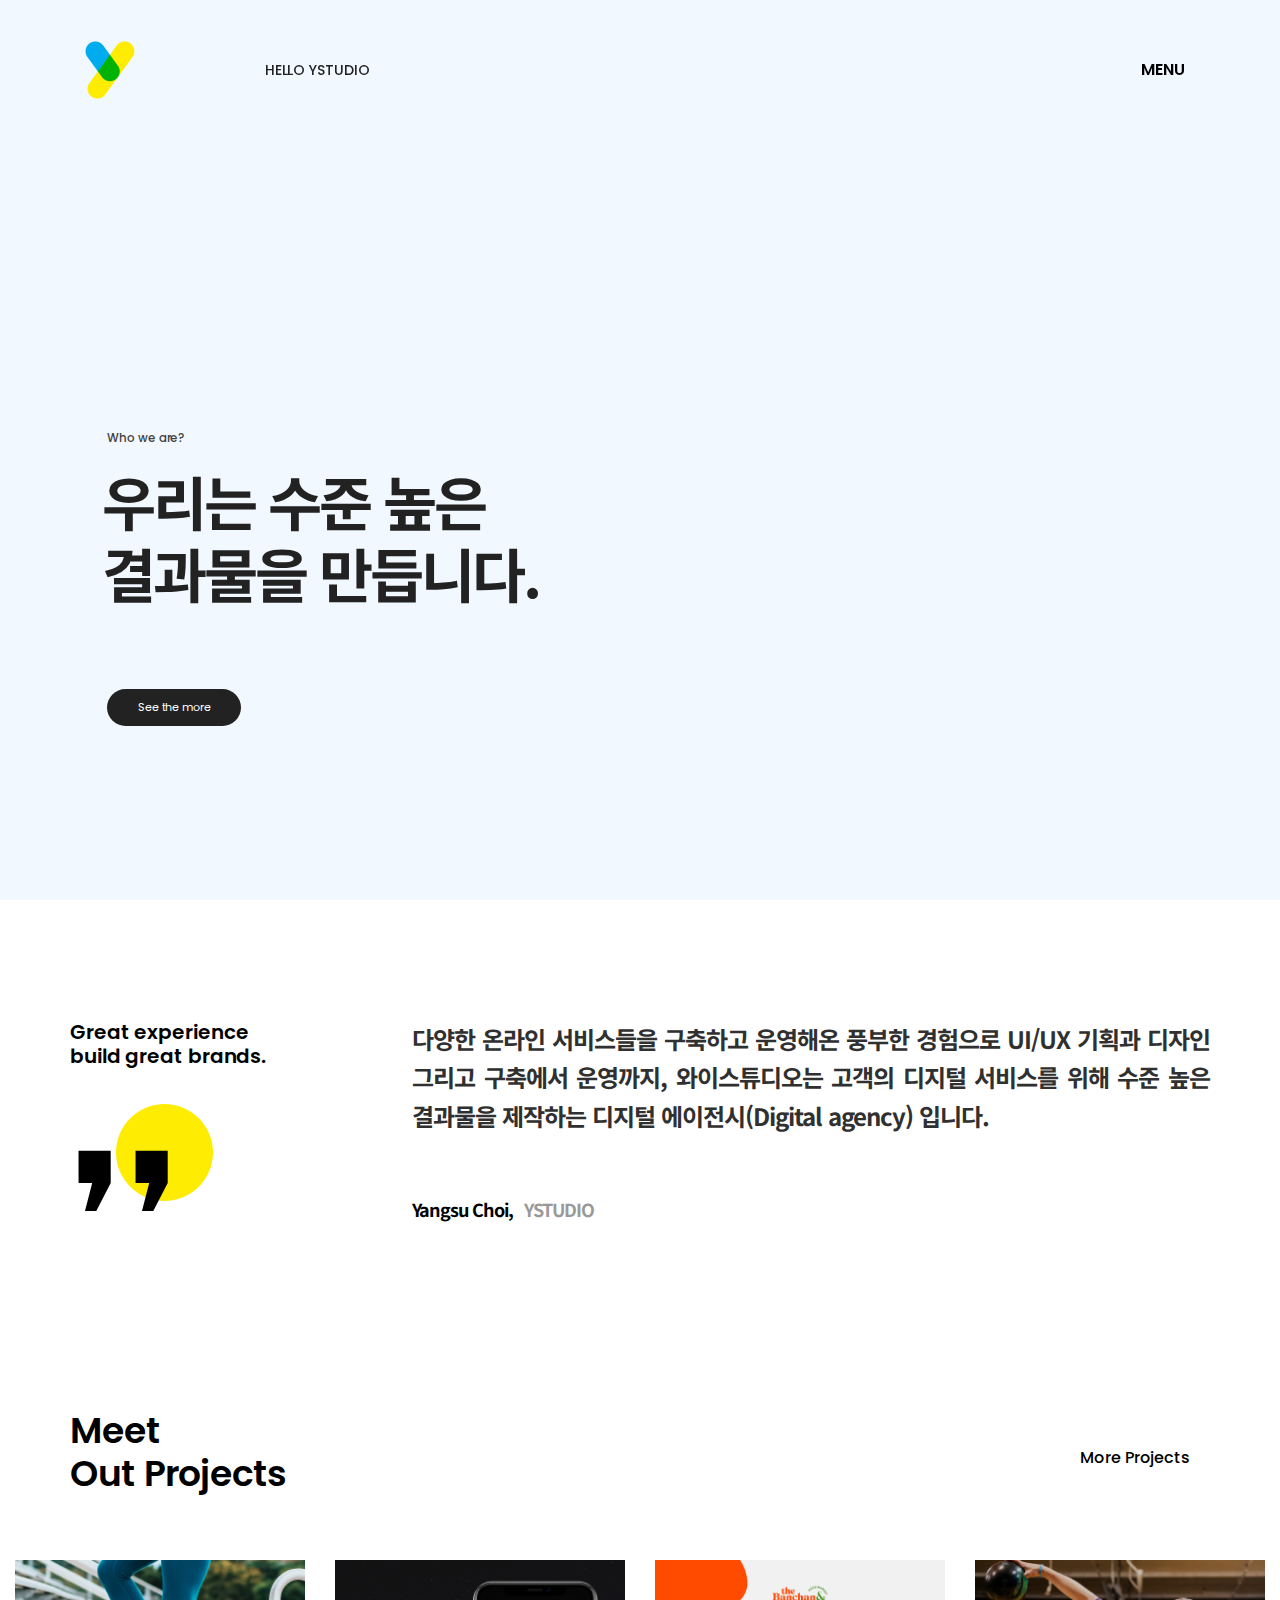
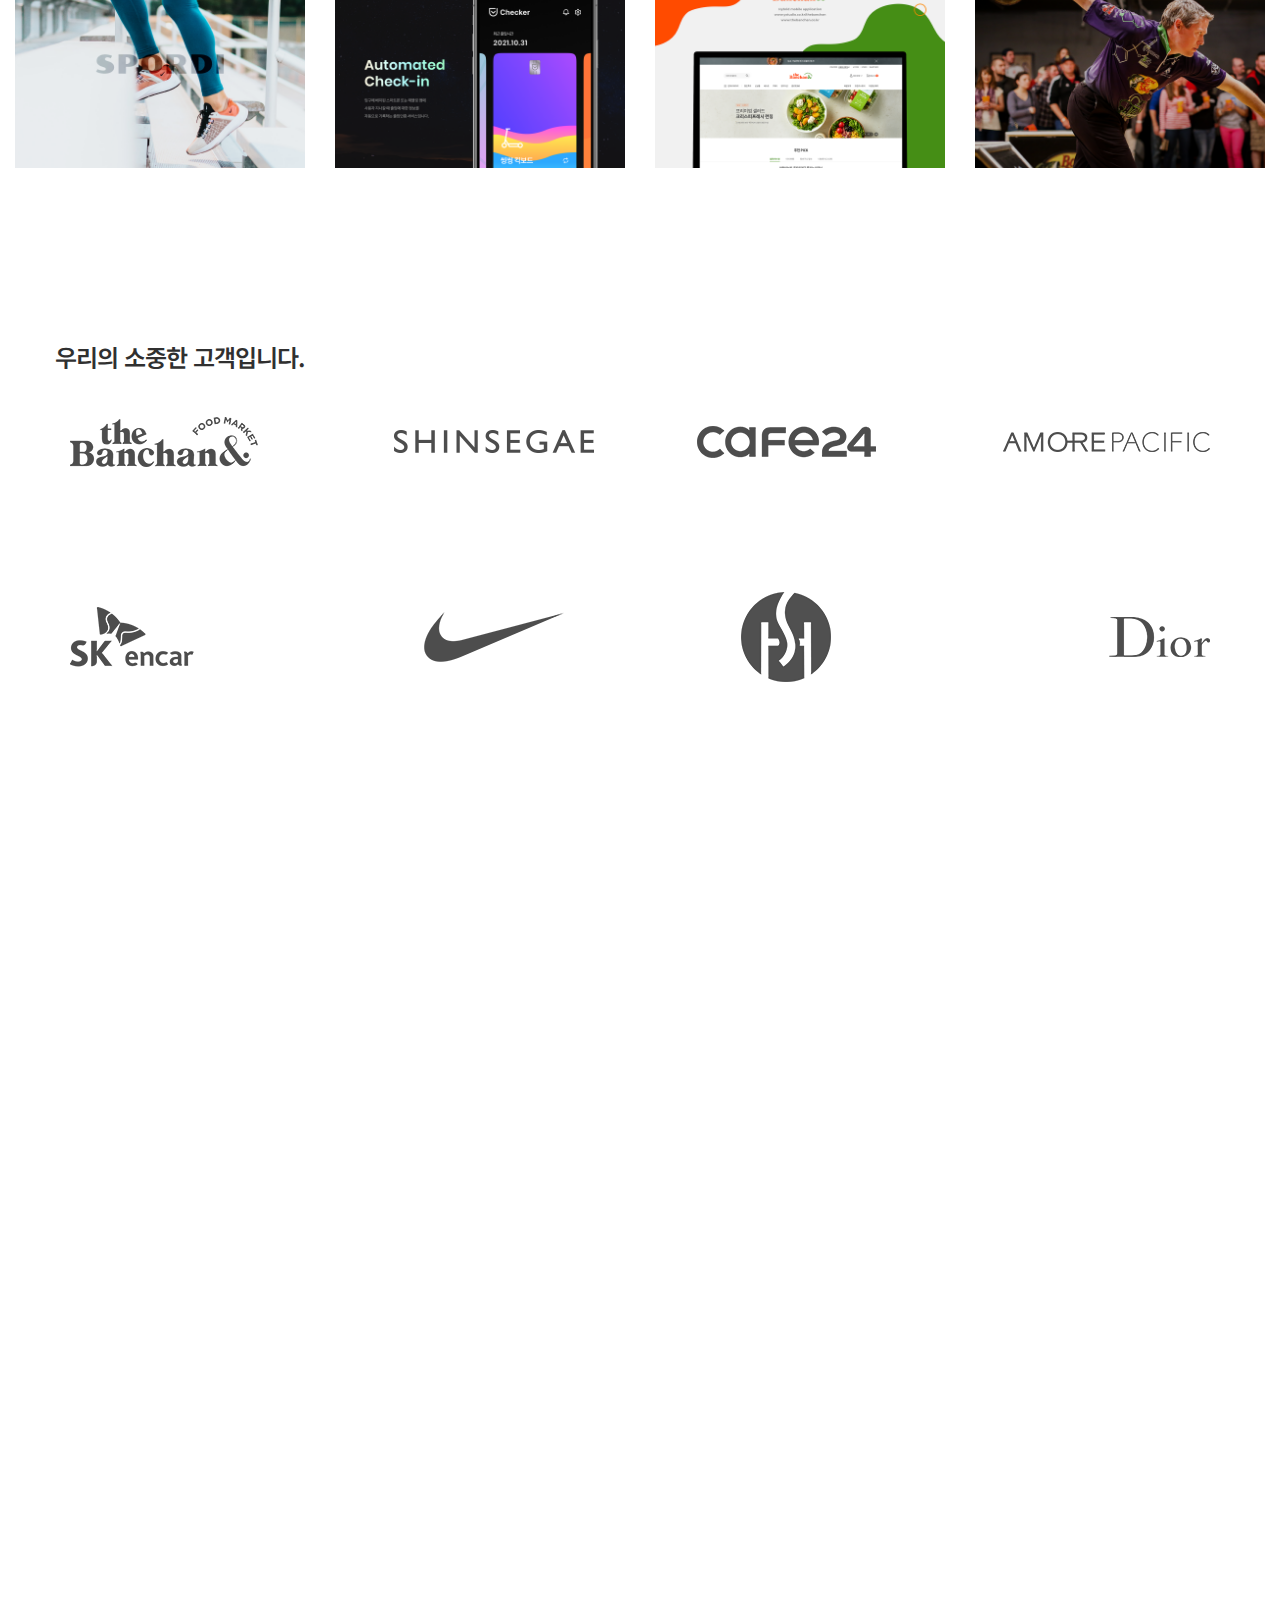
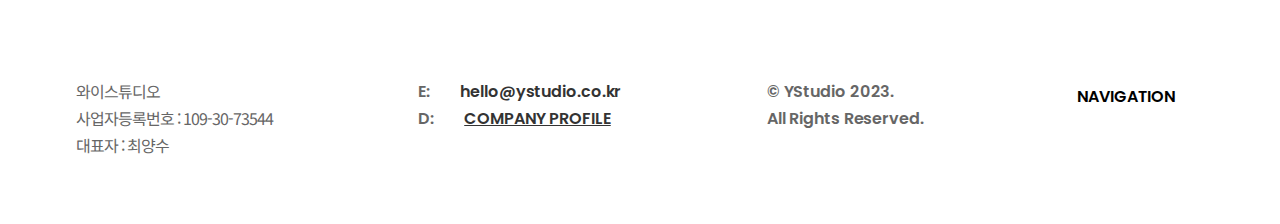
==== index.html @ bbaa88aa "Initial commit" ====
<!DOCTYPE html>
<html lang="ko">
<head>
  <meta charset="UTF-8">
  <meta name="viewport" content="width=device-width, initial-scale=1.0">
  <title>YStudio</title>
  <!-- Font - Noto Sans KR, Poppins -->
  <link rel="preconnect" href="https://fonts.googleapis.com">
  <link rel="preconnect" href="https://fonts.gstatic.com" crossorigin>
  <link href="https://fonts.googleapis.com/css2?family=Noto+Sans+KR:wght@100;300;400;500;700;900&family=Poppins:wght@400;500;600;700&display=swap" rel="stylesheet">
  <!-- Linearicons -->
  <link rel="stylesheet" href="https://cdn.linearicons.com/free/1.0.0/icon-font.min.css">
  <!-- Swiper -->
  <link rel="stylesheet" href="https://cdn.jsdelivr.net/npm/swiper@9/swiper-bundle.min.css" />
  <script src="https://cdn.jsdelivr.net/npm/swiper@9/swiper-bundle.min.js"></script>
  <!-- CSS -->
  <link rel="stylesheet" href="css/reset.css">
  <link rel="stylesheet" href="css/common.css">
  <link rel="stylesheet" href="css/index.css">
  <link rel="stylesheet" href="css/responsive.css">
  <!-- Script -->
  <script src="js/index.js" defer></script>
</head>
<body>
  <header>
    <div class="wrapper flex-box">
      <h1 class="logo">
        <a href="#" class="logo-link">
          <img src="assets/logo-symbol-120.png" alt="와이스튜디오">
        </a>
      </h1> <!-- //logo -->
      <div class="text-widget">
        <span>HELLO YSTUDIO</span>
      </div> <!-- //text-widthe -->
      <div>
        <button type="button" class="toggle-menu btn-menu flex-box">
          <span class="btn-text">MENU</span>
          <i class="lnr lnr-menu icon icon-menu"></i>
        </button>
      </div>
    </div>
    <div class="modal">
      <div class="inner flex-box-col">
        <nav>
          <h2 class="blind">주메뉴</h2>
          <ul class="gnb">
            <li class="gnb-item on">
              <a href="#" class="link-gnb">Home</a>
            </li>
            <li class="gnb-item">
              <a href="#" class="link-gnb">About</a>
            </li>
            <li class="gnb-item">
              <a href="#" class="link-gnb">Work</a>
            </li>
            <li class="gnb-item">
              <a href="#" class="link-gnb">Contact</a>
            </li>
            <li class="gnb-item">
              <a href="#" class="link-gnb">Story</a>
            </li>
            <li class="gnb-item">
              <a href="#" class="link-gnb">Favorite</a>
            </li>
          </ul> <!-- //gnb -->
        </nav> <!-- //nav -->
        <div class="modal-footer">
          <p class="email">
            <span class="blind">와이스튜디오 이메일 주소</span>
            E: hello@ystudio.co.kr
          </p>
          <small class="copyright">© YStudio 2023</small>
        </div> <!-- //modal-footer -->
        <div class="btn-wrap">
          <button type="button" class="toggle-menu btn-close">
            <span class="blind">주메뉴 닫기</span>
            <i class="lnr lnr-cross icon icon-close"></i>
          </button>
        </div>
      </div> <!-- //inner -->
    </div> <!-- //modal -->
  </header> <!-- //header -->
  <main>
    <section class="main-visual-sec">
      <h2 class="blind">메인 슬라이드 배너</h2>
      <div class="wrapper">
        <!-- FIX: 메인 비쥬얼 섹션 ============================================ -->
        <div class="swiper main-visual">
          <ul class="swiper-wrapper">
            <li class="swiper-slide intro">
              <div class="banner-wrapper flex-box">
                <div class="banner-texts">
                  <small class="sub-text">Who we are?</small>
                  <h3 class="tit-text font-noto">우리는 수준 높은<br>결과물을 만듭니다.</h3>
                  <div class="btn-wrapper">
                    <button type="button" class="btn-more">See the more</button>
                  </div>
                </div>
                <!-- <div class="banner-imgs">
                  <div class="img-item img-item1">
                    <img src="assets/main_visual/item_insight.png" alt="">
                  </div>
                  <div class="img-item img-item2">
                    <img src="assets/main_visual/item_people.png" alt="">
                  </div>
                  <div class="img-item img-item3">
                    <img src="assets/main_visual/item_creative.png" alt="">
                  </div>
                </div> -->
              </div> <!-- //banner-wrapper -->
            </li> <!-- //swiper-slide -->
            <li class="swiper-slide works">
              <div class="banner-wrapper flex-box">
                <div class="banner-texts">
                  <small class="sub-text">Our works</small>
                  <h3 class="tit-text font-noto">꼼꼼하게 봐주세요.<br>우리가 만들었어요!</h3>
                  <div class="btn-wrapper">
                    <button type="button" class="btn-more">See the more</button>
                  </div>
                </div>
                <!-- <div class="banner-imgs">
                  <div class="img-item img-item1">
                    <img src="assets/main_visual/item_monitor.png" alt="">
                  </div>
                  <div class="img-item img-item2">
                    <img src="assets/main_visual/item_people-work.png" alt="">
                  </div>
                  <div class="img-item img-item3">
                    <img src="assets/main_visual/item_shape.png" alt="">
                  </div>
                </div> -->
              </div> <!-- //banner-wrapper -->
            </li> <!-- //swiper-slide -->
            <li class="swiper-slide story">
              <div class="banner-wrapper flex-box">
                <div class="banner-texts">
                  <small class="sub-text">Our story</small>
                  <h3 class="tit-text font-noto">우리의 이야기를<br>조금 더 들어주실래요?</h3>
                  <div class="btn-wrapper">
                    <button type="button" class="btn-more">See the more</button>
                  </div>
                </div>
                <!-- <div class="banner-imgs">
                  <div class="img-item img-item1">
                    <img src="assets/main_visual/item_camera.png" alt="">
                  </div>
                  <div class="img-item img-item2">
                    <img src="assets/main_visual/item_people-story.png" alt="">
                  </div>
                </div> -->
              </div> <!-- //banner-wrapper -->
            </li> <!-- //swiper-slide -->
          </ul> <!-- //swiper-wrapper -->
        </div> <!-- //swiper -->
      </div> <!-- //container -->
    </section> <!-- //main-banner -->
    <!-- FIX =========================================================== -->
    <section class="quote-sec">
      <h2 class="blind">와이스튜디오 대표의 말</h2>
      <div class="container">
        <div class="quote-area flex-box">
          <div class="quote-header flex-box-col">
            <h3>Great experience<br>build great brands.</h3>
            <div class="quote-icon">
              <i class="icon-quotations"></i>
            </div>
          </div> <!-- //quote-header -->
          <div class="quote-cont font-noto">
            <blockquote class="quote">
              다양한 온라인 서비스들을 구축하고 운영해온 풍부한 경험으로 UI/UX 기획과 디자인 그리고 구축에서 운영까지, 와이스튜디오는 고객의 디지털 서비스를 위해 수준 높은 결과물을 제작하는 디지털 에이전시(Digital agency) 입니다.
            </blockquote>
            <cite class="quote-source">Yangsu Choi, <span>YSTUDIO</span></cite>
          </div> <!-- //quote-cont -->
        </div> <!-- //quote-area -->
      </div> <!-- //container -->
    </section> <!-- //quote-sec -->
    <section class="projects-sec flex-box-col">
      <div class="container">
        <h2 class="sec-tit">Meet<br>Out Projects</h2>
      </div> <!-- //container -->
      <div class="sec-cont">
        <ul class="project-list flex-box">
          <li class="project">
            <div class="inner">
              <div class="img-wrapper">
                <img src="assets/projects/project_spordi.png" alt="스포디">
              </div>
              <div class="project-desc">
                <p class="font-noto">나에게 꼭 맞는 운동복.</p>
              </div>
              <a href="#" class="link-project">
                <div class="project-info-box">
                  <em class="project-category">Mobile app</em>
                  <h3 class="project-name">SPORDI</h3>
                  <span class="blind">스포디 바로가기</span>
                </div> <!-- //project-info-box -->
              </a> <!-- //link-project -->
            </div> <!-- //inner -->
          </li> <!-- //project -->
          <li class="project">
            <div class="inner">
              <div class="img-wrapper">
                <img src="assets/projects/project_checker.png" alt="체커">
              </div>
              <div class="project-desc">
                <p class="font-noto">쉽고 편한 출입관리 서비스</p>
              </div>
              <a href="#" class="link-project">
                <div class="project-info-box">
                  <em class="project-category">Mobile app</em>
                  <h3 class="project-name">CHECKER</h3>
                  <span class="blind">체커 바로가기</span>
                </div> <!-- //project-info-box -->
              </a> <!-- //link-project -->
            </div> <!-- //inner -->
          </li> <!-- //project -->
          <li class="project">
            <div class="inner">
              <div class="img-wrapper">
                <img src="assets/projects/project_thebanchan.png" alt="더반찬엔">
              </div>
              <div class="project-desc">
                <p class="font-noto">온라인 푸드마켓 더반찬엔</p>
              </div>
              <a href="#" class="link-project">
                <div class="project-info-box">
                  <em class="project-category">Mobile, Website</em>
                  <h3 class="project-name">THEBANCHAN&</h3>
                  <span class="blind">더반찬엔 바로가기</span>
                </div> <!-- //project-info-box -->
              </a> <!-- //link-project -->
            </div> <!-- //inner -->
          </li> <!-- //project -->
          <li class="project">
            <div class="inner">
              <div class="img-wrapper">
                <img src="assets/projects/project_split.png" alt="스플릿">
              </div>
              <div class="project-desc">
                <p class="font-noto">볼링의 새로운 시작, 스플릿 앱</p>
              </div>
              <a href="#" class="link-project">
                <div class="project-info-box">
                  <em class="project-category">Mobile app</em>
                  <h3 class="project-name">SPLIT</h3>
                  <span class="blind">스플릿 바로가기</span>
                </div> <!-- //project-info-box -->
              </a> <!-- //link-project -->
            </div> <!-- //inner -->
          </li> <!-- //project -->
        </ul> <!-- //project-list -->
      </div> <!-- //sec-cont -->
      <div class="link-wrapper container">
        <a href="#" class="link-more">More Projects</a>
      </div>
    </section> <!-- //projects-sec -->
    <section class="partner-sec">
      <div class="container">
        <h2 class="sec-tit font-noto">우리의 소중한 고객입니다.</h2>
        <div class="sec-cont">
          <ul class="partner-list flex-box">
            <li class="partner">
              <img src="assets/partner/partner_thebanchan.png" alt="더반찬엔">
            </li>
            <li class="partner">
              <img src="assets/partner/partner_shinsegae.png" alt="신세계">
            </li>
            <li class="partner">
              <img src="assets/partner/partner_cafe24.png" alt="카페24">
            </li>
            <li class="partner">
              <img src="assets/partner/partner_ap.png" alt="아모레퍼시픽">
            </li>
            <li class="partner">
              <img src="assets/partner/partner_skencar.png" alt="SK 엔카">
            </li>
            <li class="partner">
              <img src="assets/partner/partner_nike.png" alt="나이키">
            </li>
            <li class="partner">
              <img src="assets/partner/partner_heesung.png" alt="희성">
            </li>
            <li class="partner">
              <img src="assets/partner/partner_dior.png" alt="디올">
            </li>
          </ul> <!-- //partner-list -->
        </div> <!-- //sec-cont -->
      </div> <!-- //container -->
    </section> <!-- //partner-sec -->
    <section class="contact-sec">
      <div class="container flex-box-col">
        <h2 class="sec-tit">Contact</h2>
        <div class="text story">
          <small class="font-noto">당신의 프로젝트를 이야기해 주세요.</small>
        </div> <!-- //text.story -->
        <div class="text company">
          <h4>YSTUDIO</h4>
        </div> <!-- //text.company -->
        <div class="text">
          <p class="font-noto">
            UI/UX 설계와 모바일 앱/웹 디자인 그리고<br>
            웹사이트 구축까지 고객의 디지털 서비스를 제작하는<br>
            디지털 에이전시입니다.
          </p>
        </div> <!-- //text -->
      </div> <!-- //container -->
    </section> <!-- //contact-sec -->
  </main> <!-- //main -->
  <footer>
    <div class="wrapper flex-box">
      <div class="footer-cont">
        <address class="footer-addr font-noto">
          <span>와이스튜디오</span>
          <p>사업자등록번호 : 109-30-73544</p>
          <p>대표자 : 최양수</p>
        </address> <!-- //footer-addr -->
      </div> <!-- //footer-cont -->
      <div class="footer-cont">
        <dl class="footer-contact">
          <div class="flex-box">
            <dt>E</dt>
            <dd>hello@ystudio.co.kr</dd>
          </div>
          <div class="flex-box">
            <dt>D</dt>
            <dd>
              <a href="#" class="profile">COMPANY PROFILE</a>
            </dd>
          </div>
        </dl> <!-- //footer-contact -->
      </div> <!-- //footer-cont -->
      <div class="footer-cont">
        <p class="copyright">
          © YStudio 2023.<br>
          All Rights Reserved.
        </p> <!-- //copyright -->
      </div> <!-- //footer-cont -->
      <div class="footer-cont">
        <div class="footer-nav">
          <span class="btn-f-nav flex-box">NAVIGATION</span>
          <ul class="footer-menu">
            <li><a href="#">ABOUT</a></li>
            <li><a href="#">WORK</a></li>
            <li><a href="#">CONTACT</a></li>
            <li><a href="#">STORY</a></li>
            <li><a href="#">FAVORITE</a></li>
          </ul> <!-- //footer-menu -->
        </div> <!-- //footer-nav -->
      </div> <!-- //footer-cont -->
    </div> <!-- //wrapper -->
  </footer> <!-- //footer -->
</body>
</html>
---- css/common.css ----
:root {
  /* --main-color-purple: #6837f8;
  --main-color-green: #37d243; */
}

.blind {
  position: absolute;
  top: 0;
  left: 0;
  width: 1px;
  height: 1px;
  font-size: 1px;
  overflow: hidden;
}

.container {
  width: 1170px;
  margin: 0 auto;
}

/* Skip Navigation */
.skipNav {
  display: none;
}

/* Flex */
.flex-box {
  display: flex;
  align-items: center;
}

.flex-box-col {
  display: flex;
  flex-direction: column;
}

/* Font */
.font-noto {
  font-family: 'Noto Sans KR', 'Apple SD Gothic Neo', sans-serif;
  letter-spacing: -1px;
}

/* ===== 반응형 ===== */
@media screen and (max-width: 1200px) {
  .container {
    width: 970px;
  }
}

@media screen and (max-width: 991px) {
  .container {
    width: 750px;
    padding: 0 15px;
  }
}

@media screen and (max-width: 767px) {
  .container {
    width: 100%;
  }
}
---- css/index.css ----
/* ===== header ===== */
header {
  position: fixed;
  top: 0;
  left: 0;
  width: 100%;
  padding: 30px 0 15px;
  z-index: 100;
  transition: padding .4s ease;
}

header.active {
  padding: 10px 0;
}

header::after {
  content: "";
  position: absolute;
  top: 0;
  left: 0;
  width: 100vw;
  height: 100px;
  background-color: #fff;
  z-index: -1;
  transform: translateY(-100%);
  transition: transform .4s ease;
}

header.active::after {
  transform: translateY(0);
}

header .wrapper {
  justify-content: space-between;
  height: 80px;
  padding: 0 80px;
}

.logo {
  min-width: 16.5%;
}

.logo-link {
  width: fit-content;
}

.logo img {
  max-width: 60px;
}

.text-widget {
  flex: 1;
  color: #222;
  font-size: 14px;
  font-weight: 500;
}

.btn-text {
  font-weight: 600;
  padding-right: 15px;
}

.icon-menu {
  font-size: 32px;
}

/* Menu Modal */
header::before {
  content: "";
  display: none;
  position: fixed;
  top: 0;
  left: 0;
  width: 100vw;
  height: 100vh;
  background-color: rgba(0, 0, 0, .5);
}

header.on::before {
  display: block;
}

.modal {
  background-color: #fff;
  position: fixed;
  top: 0;
  right: 0;
  min-width: 675px;
  height: 100vh;
  padding: 55px 100px;
  transform: translateX(100%);
  transition: transform .5s ease;
  z-index: 9999;
}

header.on .modal {
  transform: translateX(0);
}

.modal .inner {
  justify-content: space-between;
  position: relative;
  height: 100%;
}

.link-gnb {
  max-width: 70%;
  color: #999;
  font-size: 36px;
  font-weight: 600;
  transition: color .3s ease;
}

.gnb-item.on .link-gnb,
.link-gnb:hover {
  color: #000;
}

.modal-footer {
  white-space: pre-line;
}

.modal .btn-wrap {
  position: absolute;
  top: 0;
  right: 0;
  transform: translateX(20%);
}

.icon-close {
  font-size: 33px;
}

/* ===== Main ===== */
/* Main Visual Section */

/* FIX =============================================================================================== */
.main-visual {
  height: 100vh;
}

.intro .banner-wrapper {
  background-color: #f2f8ff;
}

.works .banner-wrapper {
  background-color: #fdf8f1;
}

.story .banner-wrapper {
  background-color: #f4f6f1;
}

.banner-wrapper {
  width: 100%;
  height: 100%;
  padding-left: 8%;
}

.banner-texts {
  position: relative;
  top: 125px;
}

.banner-texts .sub-text {
  margin-left: 5px;
  color: #424242;
  font-weight: 500;
  line-height: 1;
  font-size: 0.9234vw;
  cursor: default;
}

.banner-texts .tit-text {
  margin: 15px 0 80px;
  color: #222;
  /* font-size: 4.875rem; */
  font-size: 4.6vw;
  font-weight: 700;
  line-height: 1.23;
  letter-spacing: -3px;
  white-space: nowrap;
  cursor: default;
}

.main-visual .btn-more {
  background-color: #222;
  /* padding: 9px 26px; */
  padding: 1vw 2.39vw;
  margin-left: 5px;
  color: #fff;
  /* font-size: 11px; */
  font-size: 0.8691vw;
  line-height: 1;
  border-radius: 50px;
}

.banner-imgs {
  position: relative;
  flex: 1;
  height: 90%;
}

.img-item {
  position: absolute;
}

.img-item img {
  width: auto;
}

.intro .img-item1 {
  top: 500px;
  left: 160px;
}

.intro .img-item2 {
  top: 133px;
  left: 437px;
}

.intro .img-item3 {
  top: 85px;
  right: 164px;
}

.works .img-item1 {
  top: 614px;
  left: 242px;
}

.works .img-item2 {
  top: 104px;
  left: 435px;
}

.works .img-item3 {
  top: 354px;
  right: 0;
}

.story .img-item1 {
  top: 697px;
  left: 160px;
}

.story .img-item2 {
  top: 248px;
  left: 326px;
}

/* =============================================================================================== */


/* Quote Section */
.quote-sec {
  padding: 120px 0 80px;
}

.quote-area {
  padding: 0 15px;
}

.quote-header {
  justify-content: space-between;
  align-self: stretch;
  width: 30%;
  padding-right: 20px;
}

.quote-header h3 {
  font-size: 20px;
}

.quote-icon {
  background-color: #ffec03;
  width: 97px;
  height: 97px;
  margin-left: 46px;
  margin-bottom: 23px;
  border-radius: 50%;
}

.icon-quotations {
  display: block;
  font-size: 180px;
  transform: translate(-50%, -10%);
}

.icon-quotations::before, 
.icon-quotations::after {
  content: "\275C";
}

.quote-cont {
  width: 70%;
  font-weight: 700;
  text-align: justify;
}

.quote {
  margin-bottom: 60px;
  color: #303030;
  font-size: 24px;
  
}

.quote-source {
  font-size: 18px;
}

.quote-source span {
  padding-left: 7px;
  color: #999;
}

/* Projects Section */
.projects-sec {
  position: relative;
  padding: 105px 0 175px;
}

.projects-sec .sec-tit {
  padding: 0 15px;
  margin-bottom: 65px;
  font-size: 36px;
}

.projects-sec .sec-cont {
  order: 1;
}

.project {
  width: 25%;
  padding: 0 15px;
}

.project .inner {
  position: relative;
  overflow: hidden;
}

/* ================================= */
.project .inner::before,
.project .inner::after,
.project .img-wrapper::before,
.project .img-wrapper::after {
  content: "";
  position: absolute;
  background-color: #999;
  transition: .2s ease ;
  transition-property: width, height;
  z-index: 1;
}

.project .inner::before,
.project .inner::after {
  width: 0;
  height: 5px;
}

.project .img-wrapper::before,
.project .img-wrapper::after {
  width: 5px;
  height: 0;
}

.project:hover .inner::before, 
.project:hover .inner::after {
  width: 100%;
}

.project:hover .img-wrapper::before, 
.project:hover .img-wrapper::after {
  height: 100%;
}

.project .inner::before {
  top: 0;
  left: 0;
}

.project .inner::after {
  right: 0;
  bottom: 0;
  transition-delay: .4s;
}

.project .img-wrapper::before {
  top: 0;
  right: 0;
  transition-delay: .2s;
}

.project .img-wrapper::after {
  left: 0;
  bottom: 0;
  transition-delay: .6s;
}
/* ================================= */

.project-desc {
  background-color: #fff;
  position: absolute;
  top: 0;
  left: 0;
  width: 100%;
  height: 100%;
  padding: 30px 35px;
  opacity: 0;
  transition: opacity .5s ease;
}

.project:hover .project-desc {
  opacity: 1;
}

.project-desc p {
  color: #666;
  font-size: 20px;
  opacity: 0;
  transform: translateY(-20px);
  transition: .5s ease;
  transition-property: transform, opacity;
}

.project:hover .project-desc p {
  opacity: 1;
  transform: translateY(0);
}

.link-project {
  position: absolute;
  bottom: 0;
  right: 0;
  width: 65%;
  height: auto;
  transform: translateY(100%);
  transition: transform .5s ease;
}

.project:hover .link-project {
  transform: translateY(0);
}

.project-info-box {
  background-color: #fff;
  padding: 15px 20px 25px;
}

.project-category {
  font-size: 14px;
}

.project-name {
  position: relative;
  font-size: 24px;
  width: 100%;
  padding-bottom: 10px;
}

.project-name::before {
  content: "";
  position: absolute;
  bottom: 0;
  right: 0;
  width: 0;
  height: 1px;
  background-color: #999;
  transition: width .4s ease;
}

.project:hover .project-name::before {
  width: 30%;
}

.project-name::after {
  content: "\e87a";
  position: absolute;
  top: 5px;
  right: 0;
  font-family: Linearicons-Free;
  font-size: 16px;
  font-weight: 600;
  transition: color .4s ease;
}

.link-project:hover .project-name::after {
  color: #999;
}

.projects-sec .link-wrapper {
  position: absolute;
  top: 22%;
  left: 50%;
  margin: 0 auto;
  padding: 0 15px;
  transform: translateX(-50%);
}

.projects-sec .link-more {
  width: fit-content;
  margin-left: auto;
  font-weight: 500;
}

.projects-sec .link-more::after {
  content: "\e876";
  padding-left: 10px;
  font-family: Linearicons-Free;
  font-size: 13px;
  font-weight: 600;
}

/* Partner Section */
.partner-sec {
  padding-bottom: 185px;
}

.partner-sec .sec-tit {
  margin-bottom: 30px;
  color: #303030;
  font-size: 24px;
}

.partner-list {
  flex-wrap: wrap;
  row-gap: 95px;
}

.partner {
  width: 25%;
}

.partner img{
  max-width: 100%;
  width: auto;
  margin: 0 auto;
  padding: 15px;
  opacity: 0.75;
  transition: opacity .5s ease;
}

.partner:nth-of-type(4n-3) img {
  margin-left: 0;
}

.partner:nth-of-type(4n) img {
  margin-right: 0;
}

.partner img:hover {
  opacity: 0.35;
}

/* Contact Section */
.contact-sec {
  background: url(../assets/main_contact.jpg) 50% 92px / cover;
  background-attachment: fixed;
  padding: 190px 0;
}

.contact-sec .sec-tit {
  margin: 37px 0 62px;
  color: #fff;
  font-size: 60px;
}

.contact-sec .text {
  color: #fff;
  font-weight: 500;
}

.contact-sec .story {
  order: -1;
}

.contact-sec .company {
  margin-bottom: 25px;
  font-size: 18px;
}

/* ===== Footer ===== */
footer {
  padding: 30px 16px 0;
}

footer .wrapper {
  justify-content: space-between;
  align-items: flex-start;
  padding: 45px 50px;
}

.footer-cont {
  margin: 20px 0;
  padding: 0 10px;
  color: #666;
  font-weight: 600;
  line-height: 1.7;
}

.footer-addr {
  font-weight: 400;
}

.footer-contact dt::after {
  content: ":";
}

.footer-contact dd {
  padding-left: 30px;
  color: #333;
}

.footer-contact .profile {
  text-decoration: underline;
  transition: .3s ease;
  transition-property: color, text-decoration;
}

.footer-contact .profile:hover {
  color: #666;
  text-decoration: none;
}

.footer-nav {
  position: relative;
  width: fit-content;
  color: #000;
}

.btn-f-nav {
  display: block;
  width: fit-content;
  cursor: pointer;
  padding: 5px 8px;
}

.btn-f-nav::after {
  content: "\e874";
  padding-left: 10px;
  margin-top: -1px;
  font-family: Linearicons-Free;
  font-size: 14px;
}

.footer-menu {
  background-color: #fff;
  position: absolute;
  bottom: 100%;
  left: 0;
  min-width: 130px;
  opacity: 0;
  visibility: hidden;
  transition: .3s ease;
  transition-property: opacity, transform;
}

.footer-nav:hover .footer-menu{
  visibility: visible;
  opacity: 1;
}

.footer-menu li:hover {
  background-color: #f2f2f2;
}

.footer-menu a {
  padding: 5px 0 5px 8px;
}
---- css/responsive.css ----
/* ===== 반응형 ===== */
@media screen and (max-width: 1200px) {
  /* ===== Main ===== */
  /* Quote Section */
  .quote-sec {
    padding-bottom: 60px;
  }

  /* Projects Section */
  .projects-sec {
    padding: 50px 0 40px;
  }

  .link-project {
    position: relative;
    transform: none;
    width: 100%;
  }

  .project-desc {
    display: none;
  }

  .project-name {
    margin-bottom: 15px;
    padding-bottom: 15px;
  }

  /* Partner Section */
  .partner-sec {
    padding-bottom: 80px;
  }

  .partner-list  {
    row-gap: 0;
  }

  /* Contact Section */
  .contact-sec {
    background-attachment: scroll;
  }
}

@media screen and (max-width: 991px) {
  /* ===== header ===== */
  .btn-text {
    visibility: hidden;
  }

  /* Menu Modal */
  .modal {
    min-width: 550px;
    padding: 55px 80px;
  }

  /* ===== Main ===== */
  /* Projects Section */
  .projects-sec .sec-tit {
    margin-bottom: 40px;
  }

  .project-list {
    flex-wrap: wrap;
  }

  .project {
    width: 50%;
  }

  .projects-sec .link-wrapper {
    position: static;
    margin-bottom: 50px;
    transform: none;
  }

  .projects-sec .link-more {
    padding: 0 15px;
  }

  /* ===== Footer ===== */
  footer .wrapper {
    flex-wrap: wrap;
  }

  .footer-cont {
    width: 50%;
  }
}

@media screen and (max-width: 767px) {
  /* ===== header ===== */
  header .wrapper {
    padding: 0 40px;
  }

  /* ===== Main ===== */
  /* Projects Section */
  .projects-sec .sec-tit {
    margin-bottom: 0;
    font-size: 23px;
  }

  .projects-sec .link-wrapper {
    margin-bottom: 30px;
  }

  /* Partner Section */
  .partner {
    width: 50%;
  }

  .partner img {
    margin: 0 auto !important;
    padding: 30px 50px;
  }

  /* ===== Footer =====r */
  footer .wrapper {
    padding: 45px 0;
  }
}

@media screen and (max-width: 600px) {
  /* ===== header ===== */
  header::after {
    height: 80px;
  }

  header .wrapper {
    height: 60px;
    padding: 0 20px;
  }

  .logo img {
    max-width: 42px;
  }

  .text-widget  {
    opacity: 0;
  }

  /* Menu Modal */
  .modal {
    min-width: 300px;
    padding: 55px 40px;
  }

  .gnb-item {
    padding: 2px 0;
  }

  .link-gnb {
    font-size: 30px;
  }

  /* ===== Main ===== */
  /* Quote Section */
  .quote-sec {
    padding: 60px 0 40px;
  }

  .quote-area {
    flex-direction: column;
  }

  .quote-header,
  .quote-cont {
    width: 100%;
  }

  .quote-header {
    padding-bottom: 30px;
  }

  .quote-header h3 {
    margin-bottom: 20px;
  }

  .quote {
    font-size: 20px;
  }

  /* Project Section */
  .project {
    width: 100%;
    padding: 0;
  }

  .project .inner::before,
  .project .inner::after,
  .project .img-wrapper::before,
  .project .img-wrapper::after {
    display: none;
  }

  /* Partner Section */
  .partner-sec .sec-tit {
    font-size: 20px;
  }

  /* Contact Section */
  .contact-sec {
    padding: 120px 0;
  }

  .contact-sec .sec-tit {
    font-size: 34px;
    margin-bottom: 50px;
  }

  /* ===== Footer =====r */
  footer .wrapper {
    flex-direction: column;
    padding: 0;
  }

  .footer-cont {
    width: 100%;
  }
}

@media screen and (max-width: 480px) {
  /* ===== Main ===== */
  /* Quote Section */
  .quote-icon {
    width: 82px;
    height: 82px;
    margin-left: 30px;
  }

  .icon-quotations {
    font-size: 130px;
    transform: translate(-45%, -10%);
  }

  .quote {
    margin-bottom: 30px;
  }
}
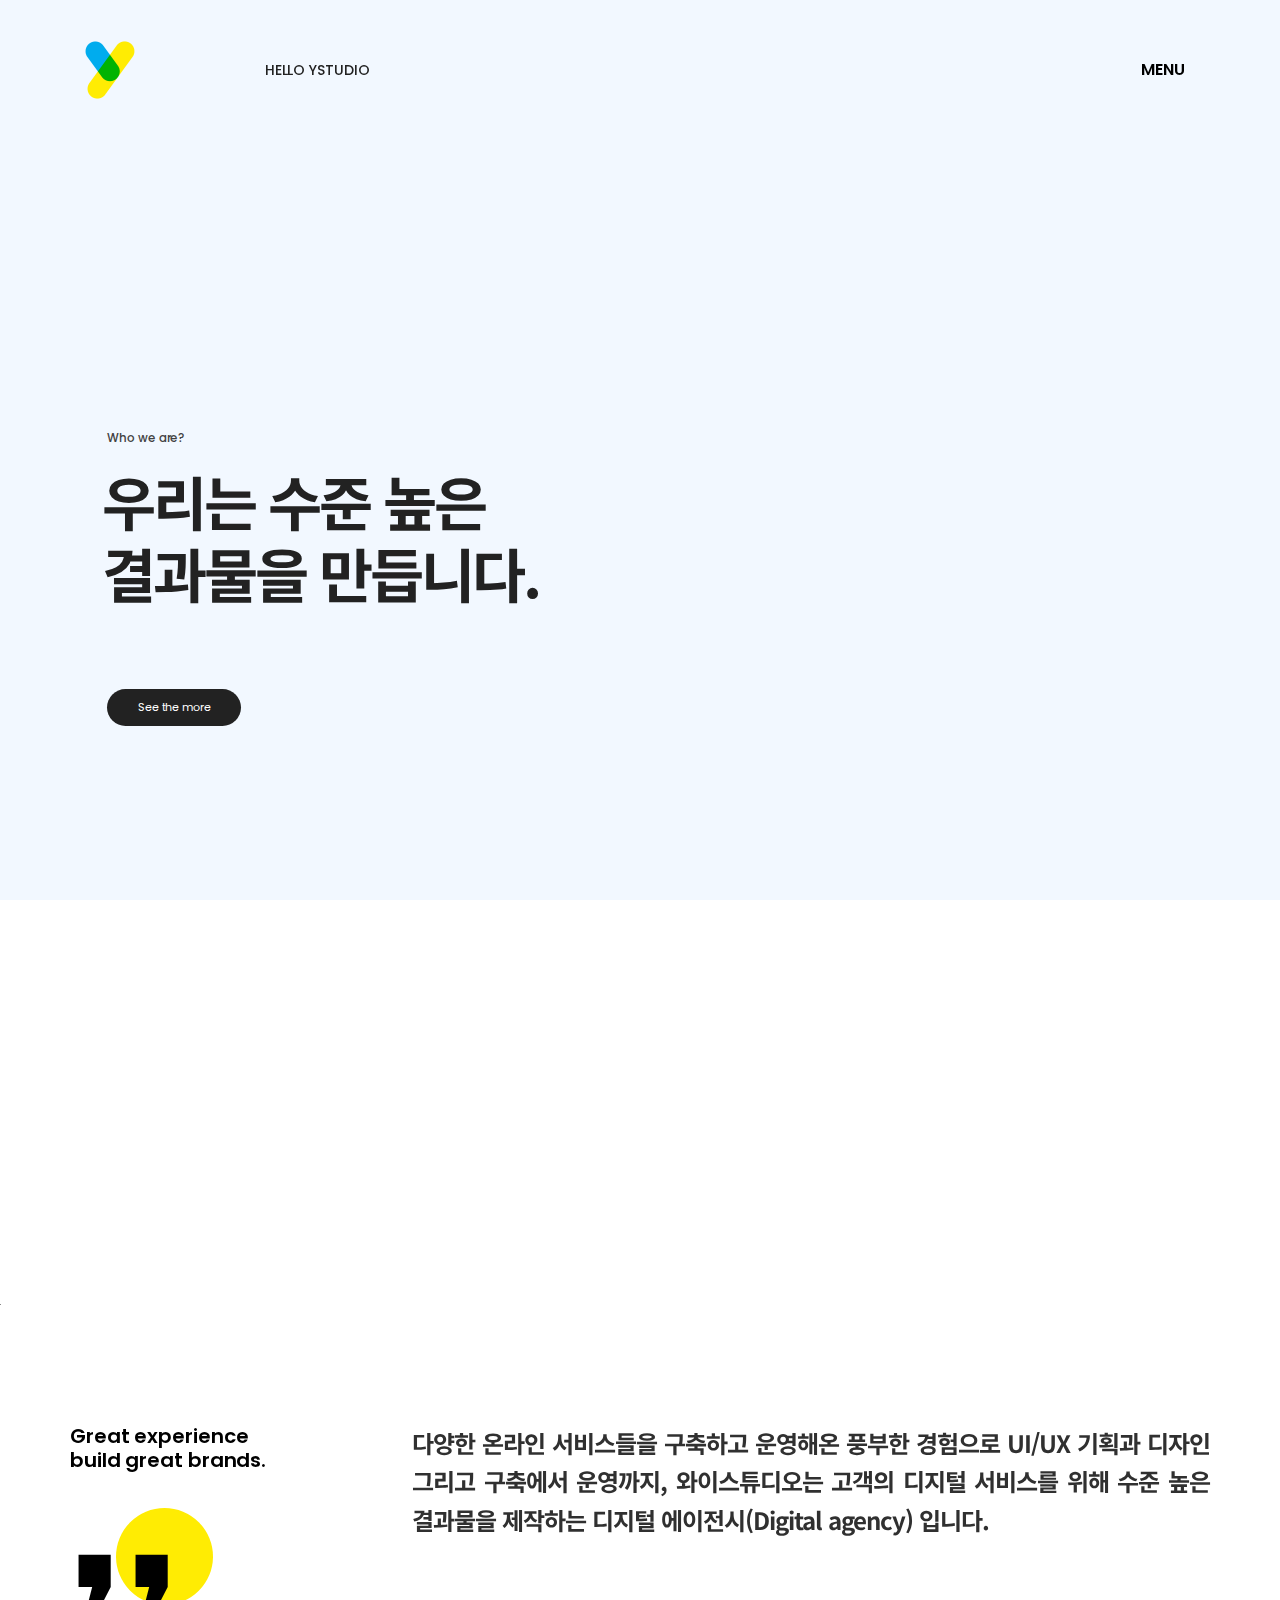
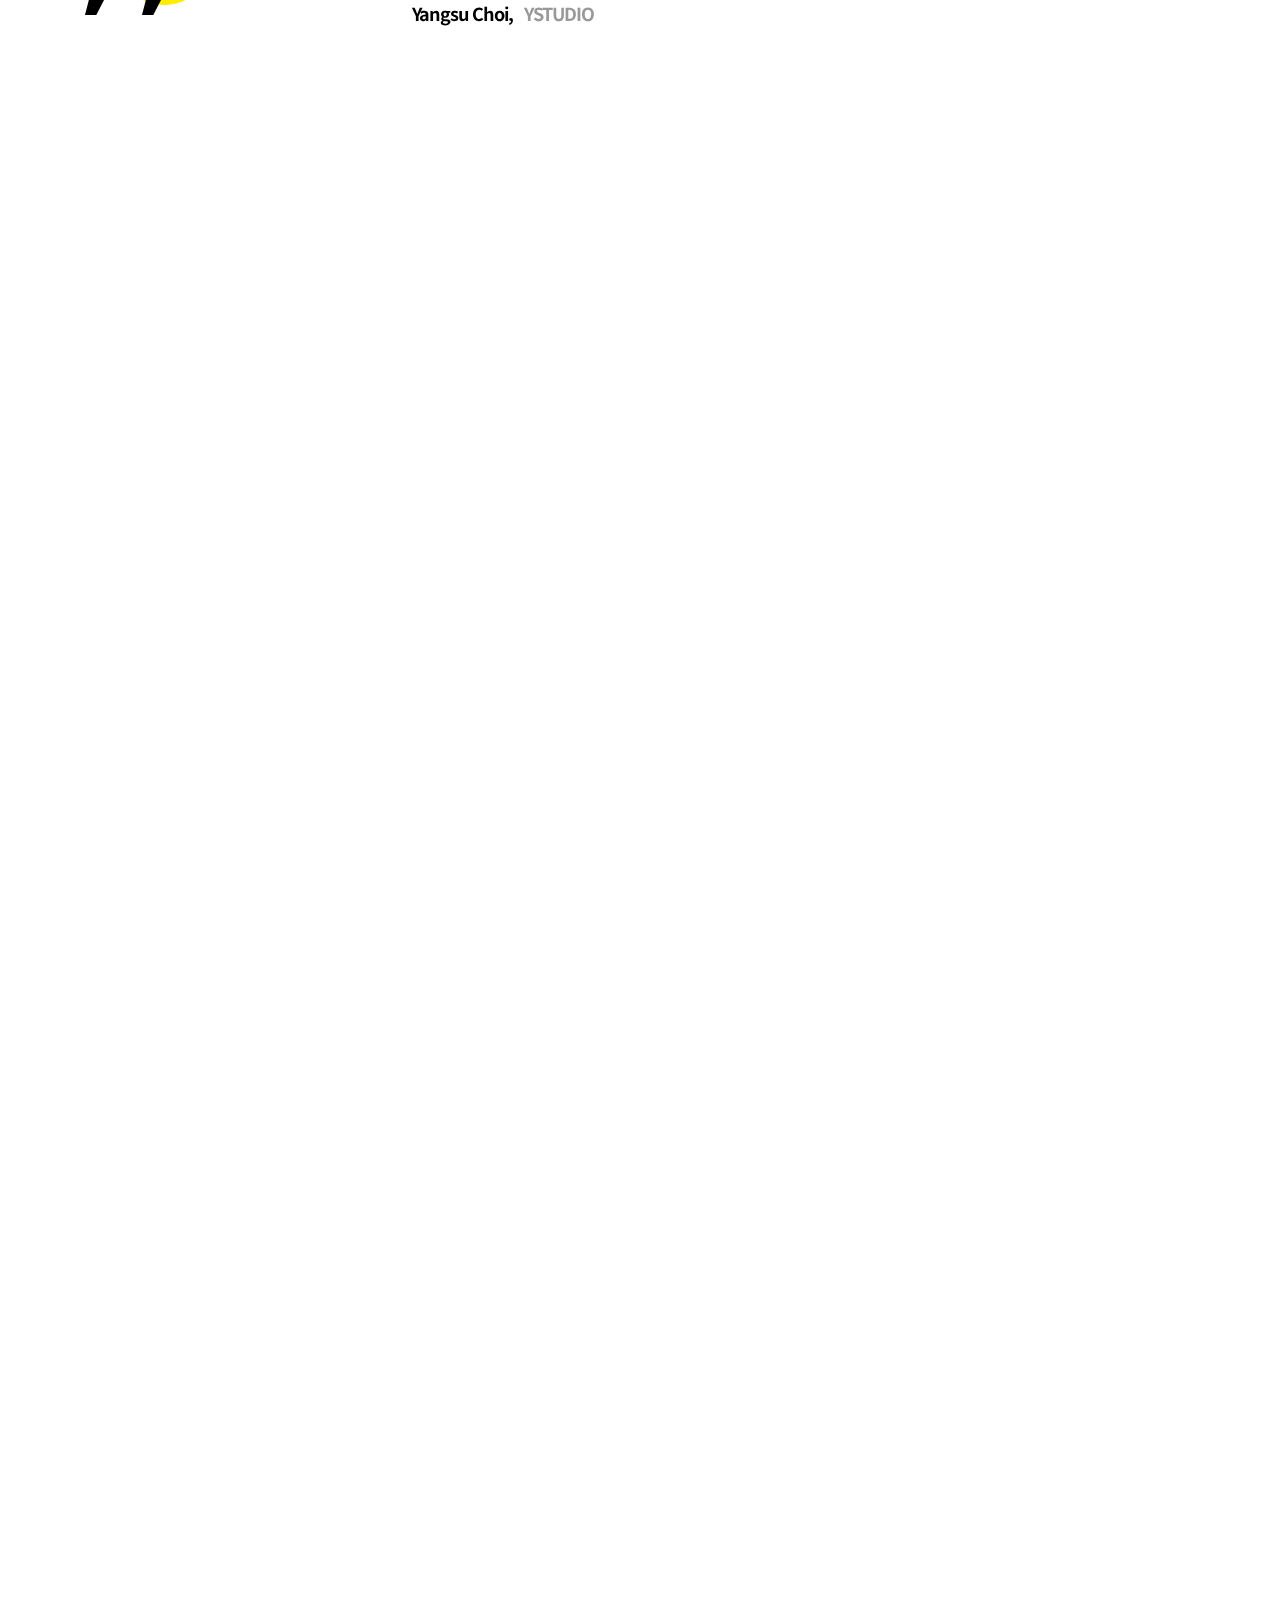
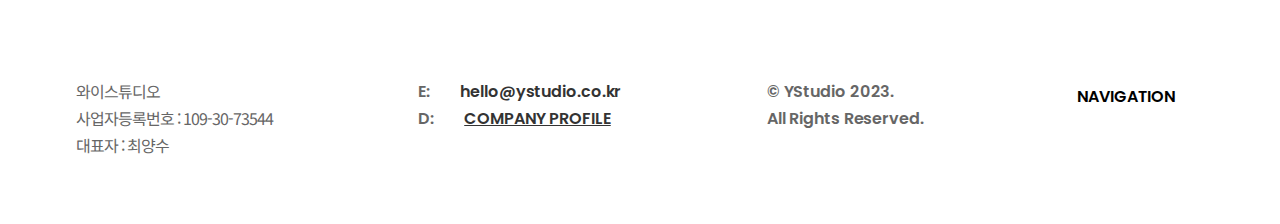
==== commit 8092fb0b: "Scroll Event 적용 (AOS)" ====
--- a/index.html
+++ b/index.html
@@ -13,6 +13,9 @@
   <!-- Swiper -->
   <link rel="stylesheet" href="https://cdn.jsdelivr.net/npm/swiper@9/swiper-bundle.min.css" />
   <script src="https://cdn.jsdelivr.net/npm/swiper@9/swiper-bundle.min.js"></script>
+  <!-- AOS -->
+  <link rel="stylesheet" href="https://unpkg.com/aos@next/dist/aos.css" />
+  <script src="https://unpkg.com/aos@next/dist/aos.js"></script>
   <!-- CSS -->
   <link rel="stylesheet" href="css/reset.css">
   <link rel="stylesheet" href="css/common.css">
@@ -155,7 +158,7 @@
       </div> <!-- //container -->
     </section> <!-- //main-banner -->
     <!-- FIX =========================================================== -->
-    <section class="quote-sec">
+    <section class="quote-sec" data-aos="slide-up">
       <h2 class="blind">와이스튜디오 대표의 말</h2>
       <div class="container">
         <div class="quote-area flex-box">
@@ -175,10 +178,10 @@
       </div> <!-- //container -->
     </section> <!-- //quote-sec -->
     <section class="projects-sec flex-box-col">
-      <div class="container">
+      <div class="container" data-aos="slide-right" data-aos-offset="10">
         <h2 class="sec-tit">Meet<br>Out Projects</h2>
       </div> <!-- //container -->
-      <div class="sec-cont">
+      <div class="sec-cont" data-aos="fade-up" data-aos-offset="50">
         <ul class="project-list flex-box">
           <li class="project">
             <div class="inner">
@@ -251,13 +254,13 @@
         </ul> <!-- //project-list -->
       </div> <!-- //sec-cont -->
       <div class="link-wrapper container">
-        <a href="#" class="link-more">More Projects</a>
+        <a href="#" class="link-more" data-aos="slide-left" data-aos-offset="10">More Projects</a>
       </div>
     </section> <!-- //projects-sec -->
     <section class="partner-sec">
       <div class="container">
-        <h2 class="sec-tit font-noto">우리의 소중한 고객입니다.</h2>
-        <div class="sec-cont">
+        <h2 class="sec-tit font-noto" data-aos="fade">우리의 소중한 고객입니다.</h2>
+        <div class="sec-cont" data-aos="fade-left">
           <ul class="partner-list flex-box">
             <li class="partner">
               <img src="assets/partner/partner_thebanchan.png" alt="더반찬엔">
@@ -287,7 +290,7 @@
         </div> <!-- //sec-cont -->
       </div> <!-- //container -->
     </section> <!-- //partner-sec -->
-    <section class="contact-sec">
+    <section class="contact-sec" data-aos="fade">
       <div class="container flex-box-col">
         <h2 class="sec-tit">Contact</h2>
         <div class="text story">
--- a/css/common.css
+++ b/css/common.css
@@ -1,8 +1,3 @@
-:root {
-  /* --main-color-purple: #6837f8;
-  --main-color-green: #37d243; */
-}
-
 .blind {
   position: absolute;
   top: 0;
--- a/css/index.css
+++ b/css/index.css
@@ -84,17 +84,16 @@
   background-color: #fff;
   position: fixed;
   top: 0;
-  right: 0;
+  left: 100%;
   min-width: 675px;
   height: 100vh;
   padding: 55px 100px;
-  transform: translateX(100%);
   transition: transform .5s ease;
   z-index: 9999;
 }
 
 header.on .modal {
-  transform: translateX(0);
+  transform: translateX(-100%);
 }
 
 .modal .inner {
@@ -132,9 +131,11 @@
 }
 
 /* ===== Main ===== */
+main {
+  overflow-x: hidden;
+}
+
 /* Main Visual Section */
-
-/* FIX =============================================================================================== */
 .main-visual {
   height: 100vh;
 }
@@ -174,7 +175,6 @@
 .banner-texts .tit-text {
   margin: 15px 0 80px;
   color: #222;
-  /* font-size: 4.875rem; */
   font-size: 4.6vw;
   font-weight: 700;
   line-height: 1.23;
@@ -185,11 +185,9 @@
 
 .main-visual .btn-more {
   background-color: #222;
-  /* padding: 9px 26px; */
   padding: 1vw 2.39vw;
   margin-left: 5px;
   color: #fff;
-  /* font-size: 11px; */
   font-size: 0.8691vw;
   line-height: 1;
   border-radius: 50px;
@@ -248,9 +246,6 @@
   top: 248px;
   left: 326px;
 }
-
-/* =============================================================================================== */
-
 
 /* Quote Section */
 .quote-sec {
@@ -340,7 +335,6 @@
   overflow: hidden;
 }
 
-/* ================================= */
 .project .inner::before,
 .project .inner::after,
 .project .img-wrapper::before,
@@ -397,7 +391,6 @@
   bottom: 0;
   transition-delay: .6s;
 }
-/* ================================= */
 
 .project-desc {
   background-color: #fff;
@@ -499,9 +492,9 @@
 }
 
 .projects-sec .link-more {
-  width: fit-content;
   margin-left: auto;
   font-weight: 500;
+  text-align: right;
 }
 
 .projects-sec .link-more::after {
--- a/css/responsive.css
+++ b/css/responsive.css
@@ -1,4 +1,3 @@
-/* ===== 반응형 ===== */
 @media screen and (max-width: 1200px) {
   /* ===== Main ===== */
   /* Quote Section */
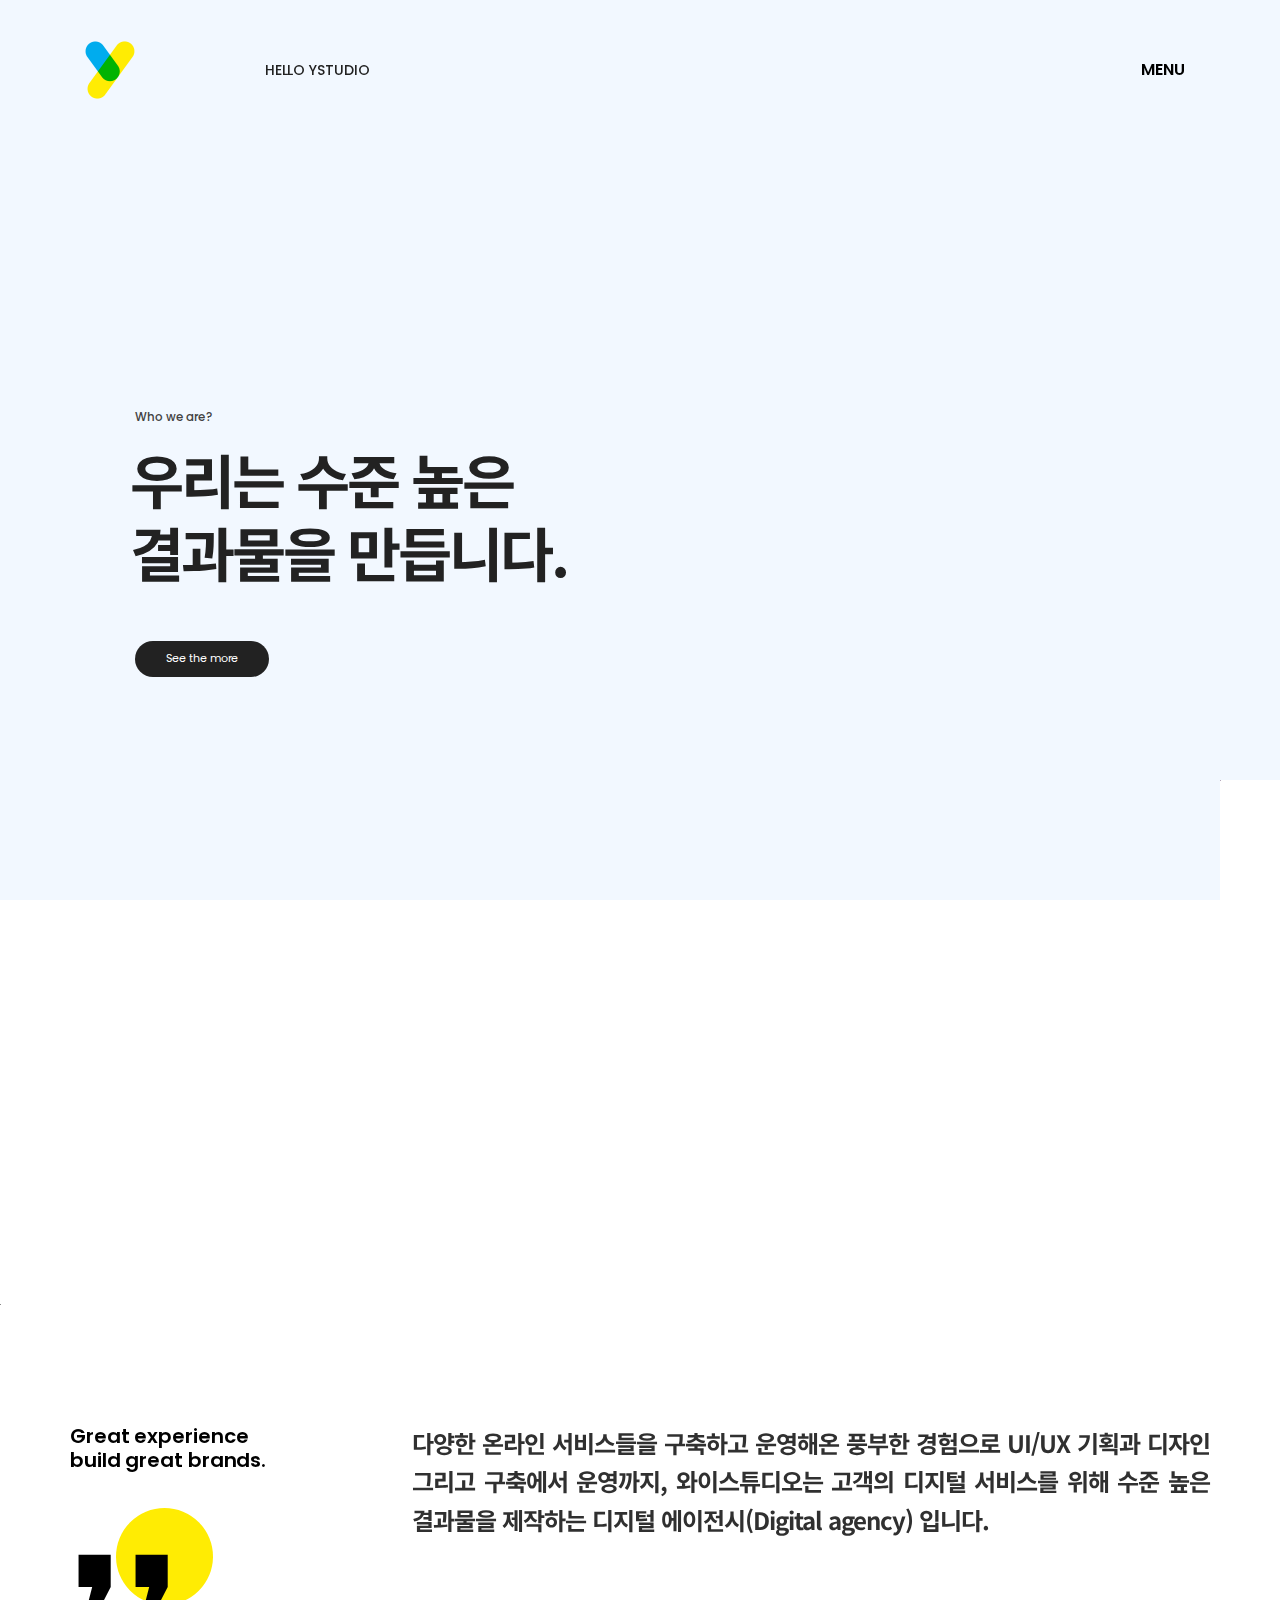
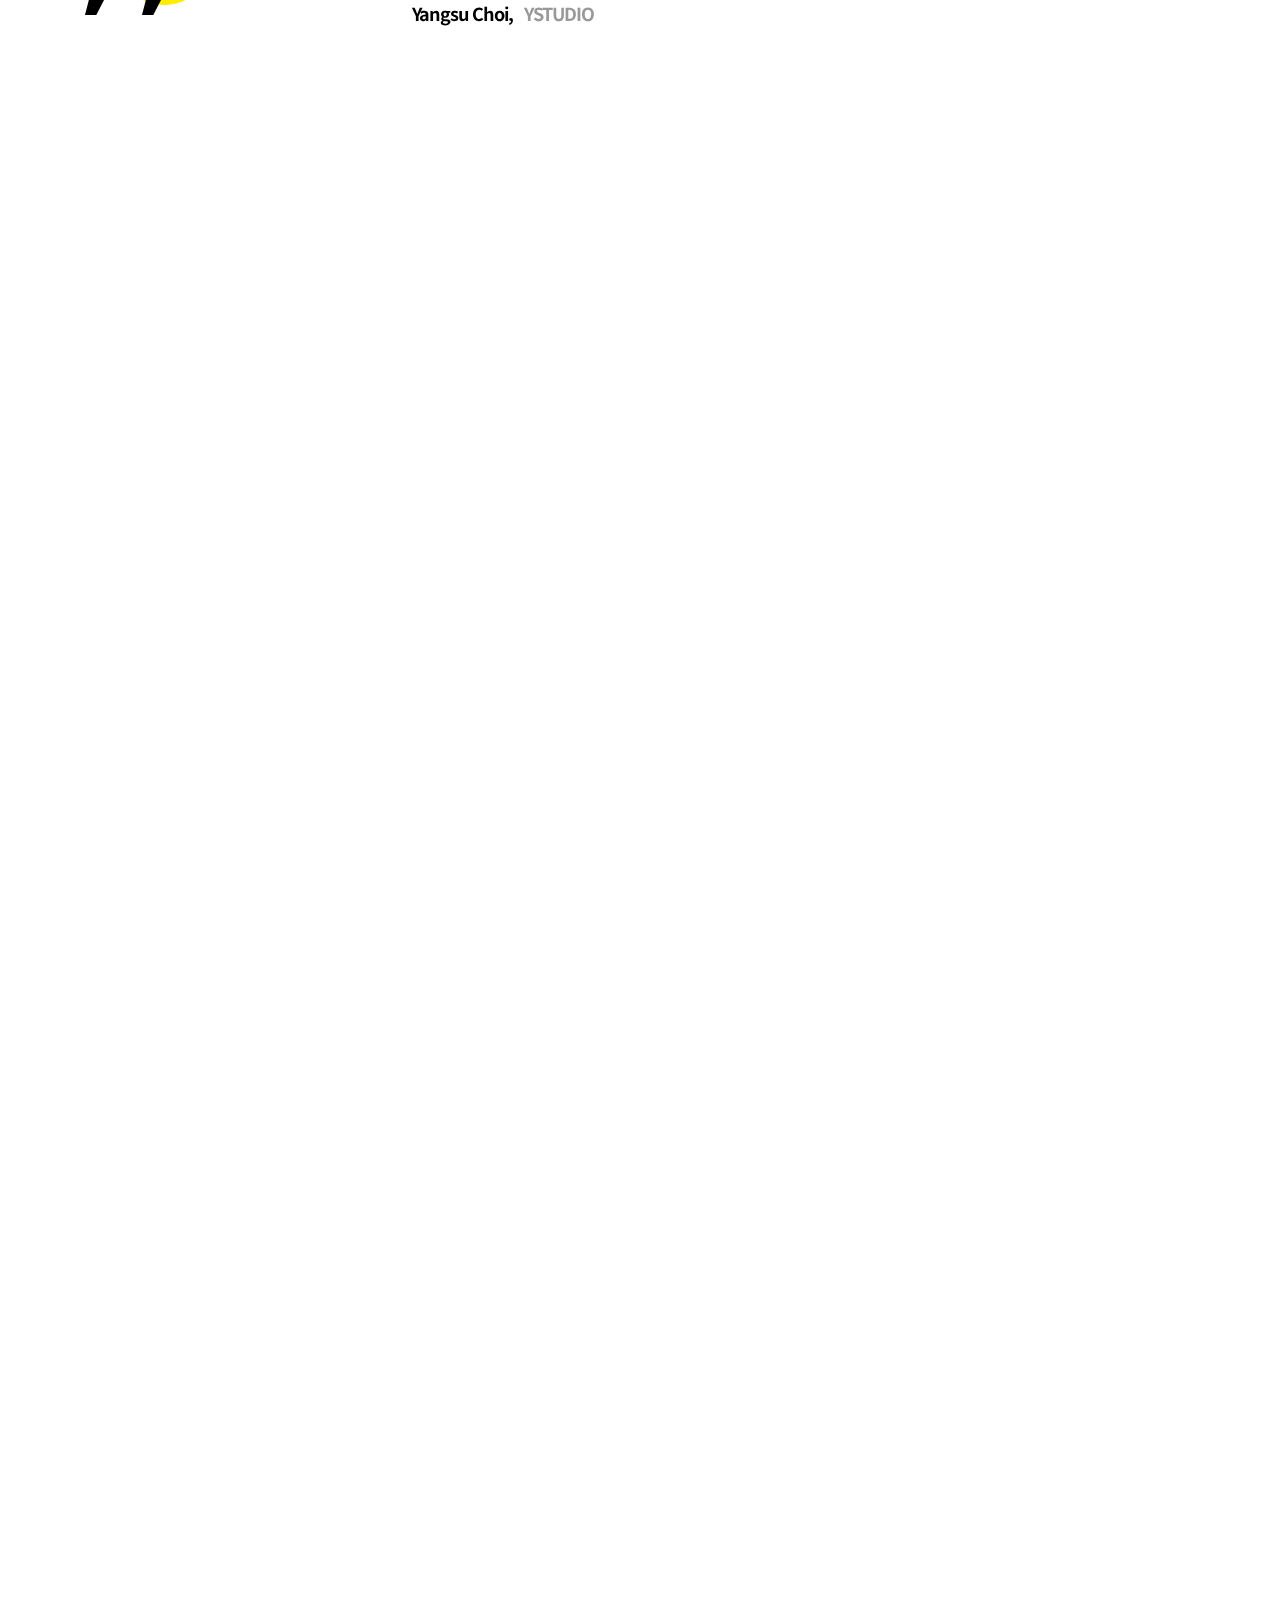
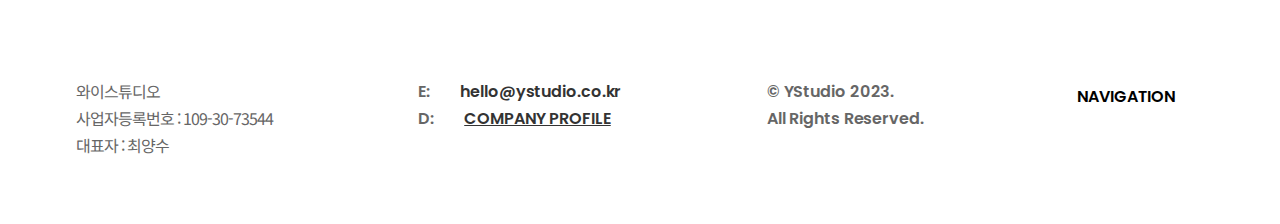
==== commit d93c948a: "Main visual 반응형 1차 구현" ====
--- a/index.html
+++ b/index.html
@@ -87,7 +87,6 @@
     <section class="main-visual-sec">
       <h2 class="blind">메인 슬라이드 배너</h2>
       <div class="wrapper">
-        <!-- FIX: 메인 비쥬얼 섹션 ============================================ -->
         <div class="swiper main-visual">
           <ul class="swiper-wrapper">
             <li class="swiper-slide intro">
@@ -154,10 +153,17 @@
               </div> <!-- //banner-wrapper -->
             </li> <!-- //swiper-slide -->
           </ul> <!-- //swiper-wrapper -->
+          <div class="main-visual-navigation flex-box-col">
+            <button class="main-visual-btn main-visual-btn-next">
+              <span class="blind">다음</span>
+            </button>
+            <button class="main-visual-btn main-visual-btn-prev">
+              <span class="blind">이전</span>
+            </button>
+          </div>
         </div> <!-- //swiper -->
       </div> <!-- //container -->
     </section> <!-- //main-banner -->
-    <!-- FIX =========================================================== -->
     <section class="quote-sec" data-aos="slide-up">
       <h2 class="blind">와이스튜디오 대표의 말</h2>
       <div class="container">
--- a/css/index.css
+++ b/css/index.css
@@ -155,12 +155,13 @@
 .banner-wrapper {
   width: 100%;
   height: 100%;
-  padding-left: 8%;
+  padding-left: 130px;
+  /* padding: 0 130px; */
 }
 
 .banner-texts {
   position: relative;
-  top: 125px;
+  top: 10%;
 }
 
 .banner-texts .sub-text {
@@ -173,7 +174,7 @@
 }
 
 .banner-texts .tit-text {
-  margin: 15px 0 80px;
+  margin: 15px 0 12%;
   color: #222;
   font-size: 4.6vw;
   font-weight: 700;
@@ -203,13 +204,10 @@
   position: absolute;
 }
 
-.img-item img {
-  width: auto;
-}
-
 .intro .img-item1 {
   top: 500px;
   left: 160px;
+  width: 48%;
 }
 
 .intro .img-item2 {
@@ -245,6 +243,35 @@
 .story .img-item2 {
   top: 248px;
   left: 326px;
+}
+
+.main-visual-navigation {
+  position: absolute;
+  right: 0;
+  bottom: 0;
+  z-index: 100;
+}
+
+.main-visual-btn {
+  background-color: #fff;
+  width: 60px;
+  height: 60px;
+  padding: 10px;
+}
+
+.main-visual-btn-prev::after, 
+.main-visual-btn-next::after {
+  font-family: Linearicons-Free;
+  font-size: 14px;
+  font-weight: 600;
+}
+
+.main-visual-btn-prev::after {
+  content: "\e875";
+}
+
+.main-visual-btn-next::after {
+  content: "\e876";
 }
 
 /* Quote Section */
--- a/css/responsive.css
+++ b/css/responsive.css
@@ -37,6 +37,25 @@
   /* Contact Section */
   .contact-sec {
     background-attachment: scroll;
+  }
+}
+
+@media screen and (max-width: 1040px) {
+  .banner-wrapper {
+    padding-left: 80px;
+  }
+
+  .banner-texts .sub-text {
+    font-size: 1.7308vw;
+  }
+
+  .banner-texts .tit-text {
+    font-size: 5.7692vw;
+  }
+
+  .main-visual .btn-more {
+    font-size: 1.6346vw;
+    padding: 2vw 4.5vw;
   }
 }
 
@@ -83,6 +102,25 @@
 
   .footer-cont {
     width: 50%;
+  }
+}
+
+@media screen and (max-width: 795px) {
+  .banner-wrapper {
+    padding-left: 40px;
+  }
+
+  .banner-texts .sub-text {
+    font-size: 2.2642vw;
+  }
+
+  .banner-texts .tit-text {
+    font-size: 7.5472vw;
+  }
+
+  .main-visual .btn-more {
+    font-size: 2.1384vw;
+    padding: 2.0126vw 5.7862vw;
   }
 }
 
@@ -218,6 +256,25 @@
   }
 }
 
+@media screen and (max-width: 495px) {
+  .banner-wrapper {
+    padding-left: 20px;
+  }
+
+  .banner-texts .sub-text {
+    font-size: 3.6364vw;
+  }
+
+  .banner-texts .tit-text {
+    font-size: 8.0808vw;
+  }
+
+  .main-visual .btn-more {
+    font-size: 3.4343vw;
+    padding: 3.2323vw 9.2929vw;
+  }
+}
+
 @media screen and (max-width: 480px) {
   /* ===== Main ===== */
   /* Quote Section */
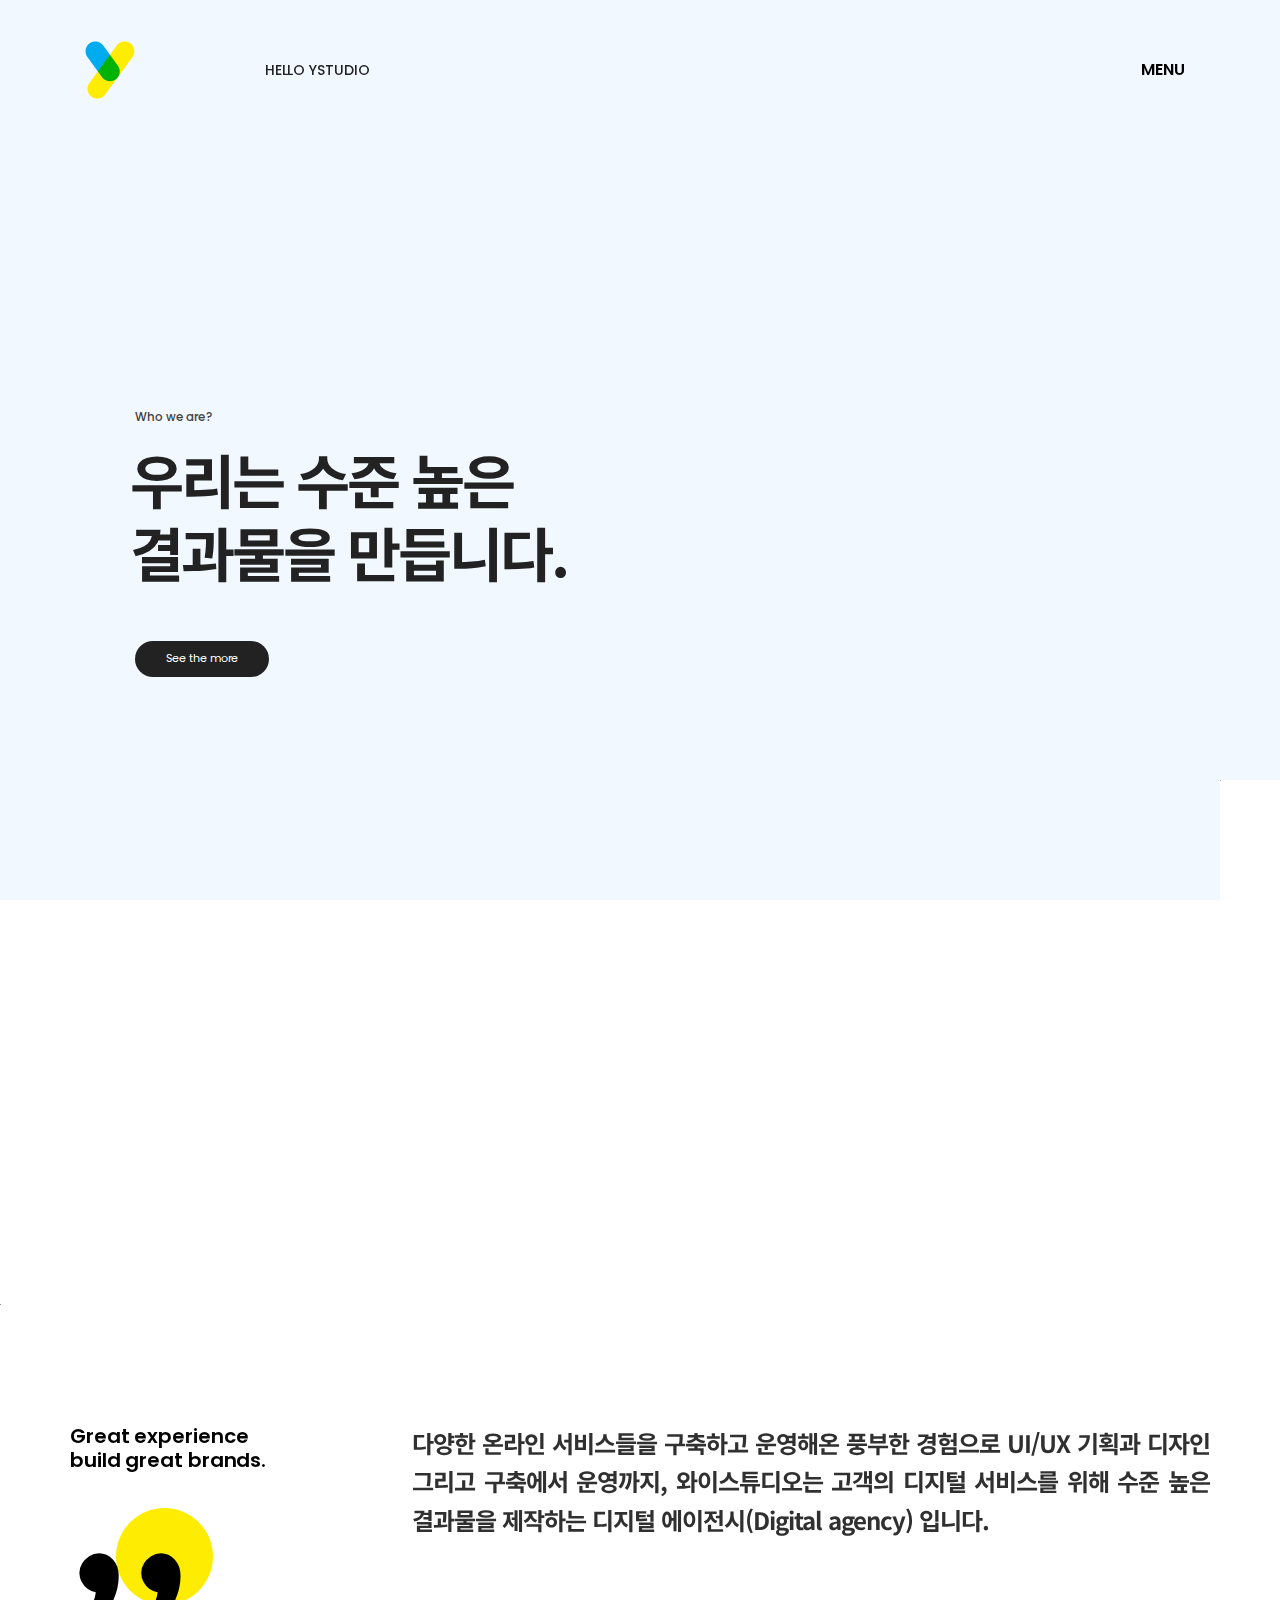
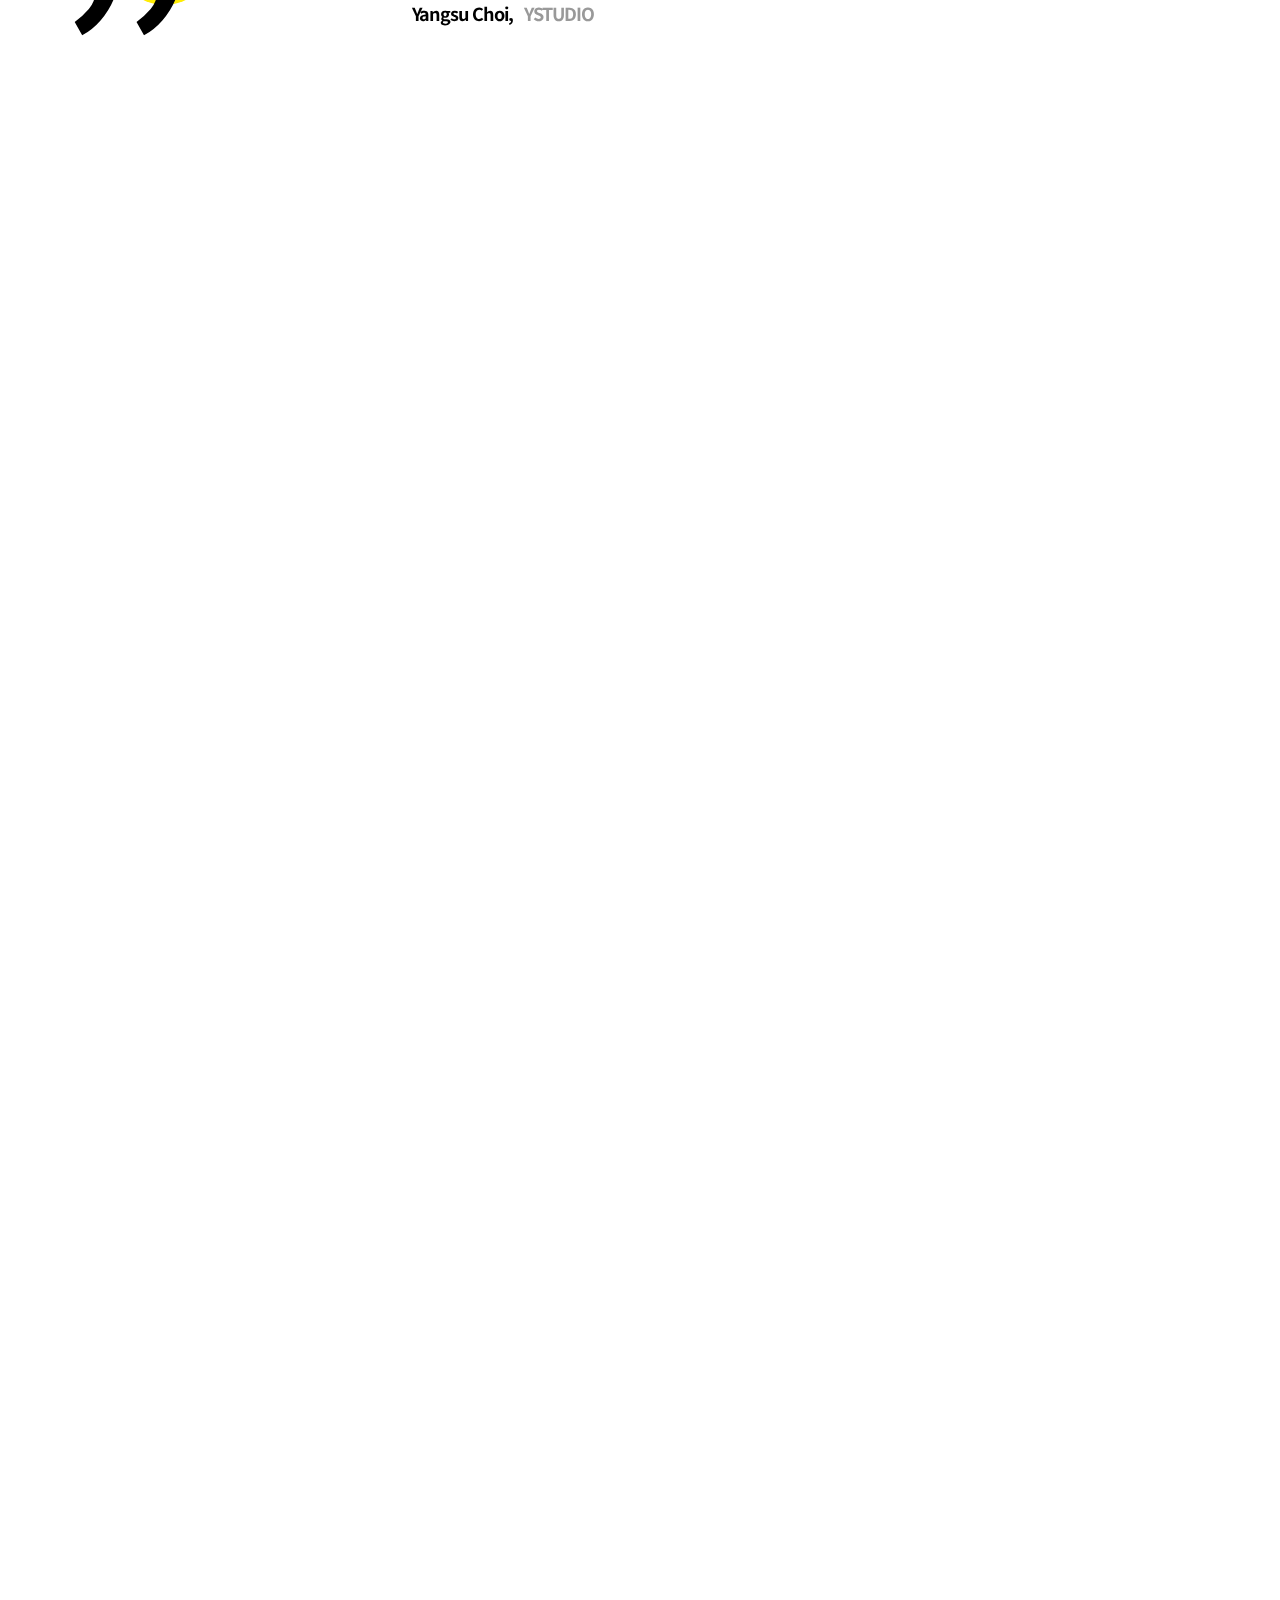
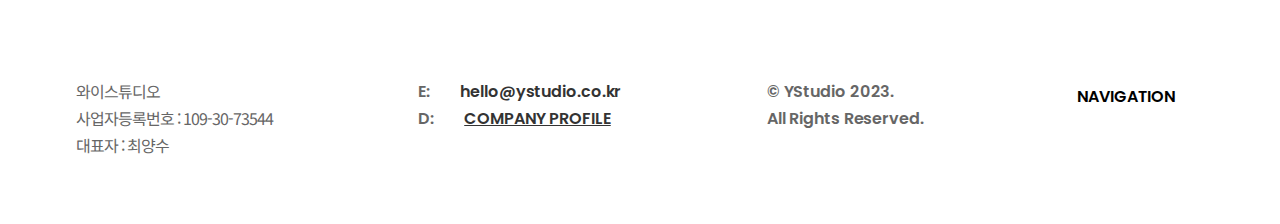
==== commit 147d33e0: "CSS 수정" ====
--- a/index.html
+++ b/index.html
@@ -7,7 +7,7 @@
   <!-- Font - Noto Sans KR, Poppins -->
   <link rel="preconnect" href="https://fonts.googleapis.com">
   <link rel="preconnect" href="https://fonts.gstatic.com" crossorigin>
-  <link href="https://fonts.googleapis.com/css2?family=Noto+Sans+KR:wght@100;300;400;500;700;900&family=Poppins:wght@400;500;600;700&display=swap" rel="stylesheet">
+  <link href="https://fonts.googleapis.com/css2?family=Catamaran:wght@300&family=Noto+Sans+KR:wght@100;300;400;500;700;900&family=Poppins:wght@400;500;600;700&display=swap" rel="stylesheet">
   <!-- Linearicons -->
   <link rel="stylesheet" href="https://cdn.linearicons.com/free/1.0.0/icon-font.min.css">
   <!-- Swiper -->
--- a/css/index.css
+++ b/css/index.css
@@ -305,13 +305,14 @@
 
 .icon-quotations {
   display: block;
+  font-family: 'Catamaran', sans-serif;
   font-size: 180px;
-  transform: translate(-50%, -10%);
+  transform: translate(0, 20%) scale(2);
 }
 
 .icon-quotations::before, 
 .icon-quotations::after {
-  content: "\275C";
+  content: "'";
 }
 
 .quote-cont {
--- a/css/responsive.css
+++ b/css/responsive.css
@@ -286,7 +286,6 @@
 
   .icon-quotations {
     font-size: 130px;
-    transform: translate(-45%, -10%);
   }
 
   .quote {
